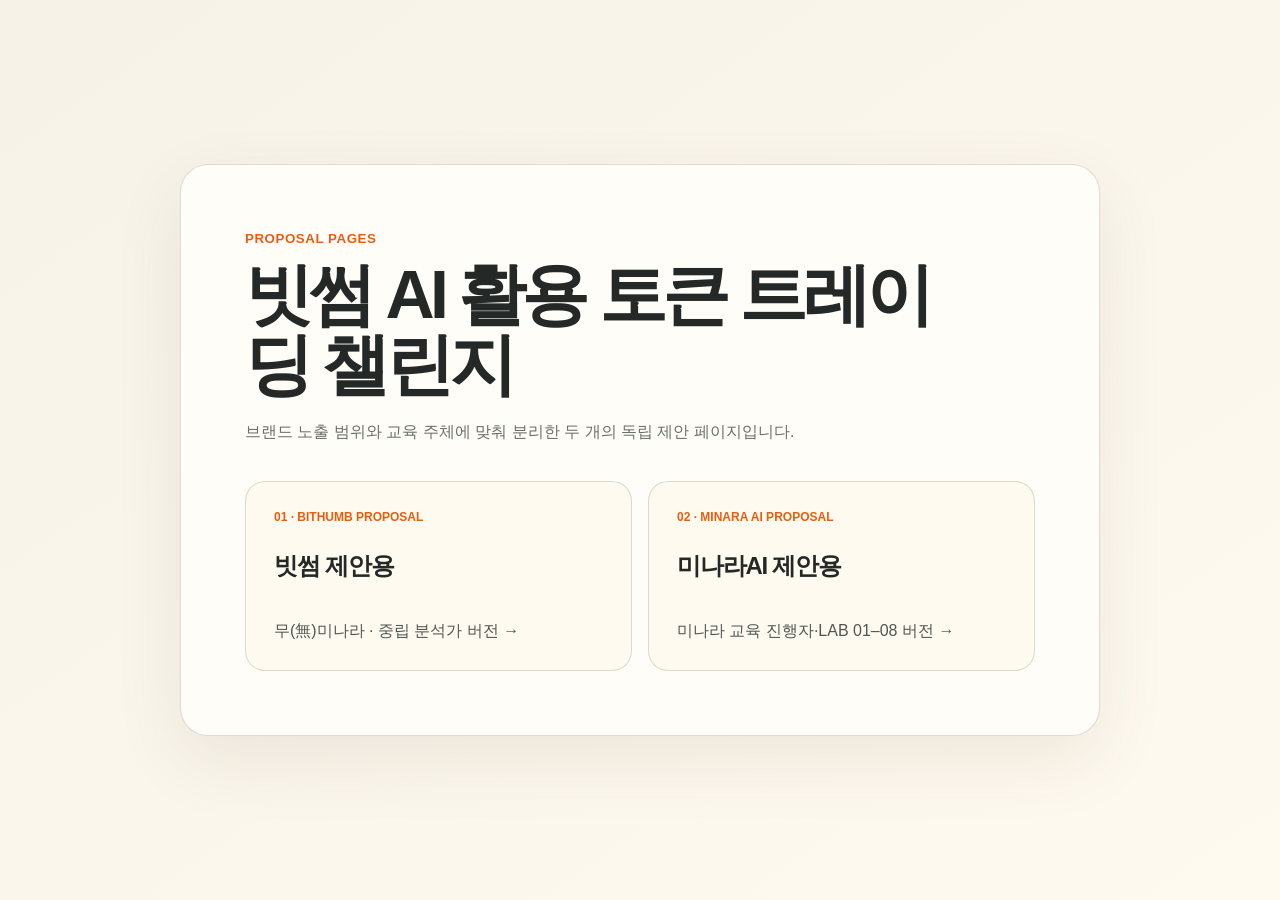
==== index.html @ a986686d "Publish Bithumb and Minara proposal pages" ====
<!doctype html>
<html lang="ko">
  <head>
    <meta charset="UTF-8" />
    <meta name="viewport" content="width=device-width, initial-scale=1.0" />
    <meta name="theme-color" content="#ff6c00" />
    <meta name="description" content="빗썸 AI 활용 토큰 트레이딩 챌린지의 빗썸 제안용과 미나라AI 제안용 독립 페이지입니다." />
    <title>빗썸 AI 활용 토큰 트레이딩 챌린지 | 제안 페이지</title>
    <style>
      :root{font-family:Pretendard,"Noto Sans KR",sans-serif;color:#242827;background:#f6f2e8}*{box-sizing:border-box}body{min-height:100vh;margin:0;display:grid;place-items:center;padding:24px;background:linear-gradient(145deg,#f6f2e8,#fffaf0)}main{width:min(920px,100%);padding:clamp(28px,6vw,64px);border:1px solid rgba(41,43,40,.16);border-radius:28px;background:#fffdf8;box-shadow:0 24px 70px rgba(79,55,34,.09)}p{margin:0;color:#69706c;line-height:1.7}h1{max-width:700px;margin:12px 0 18px;font-size:clamp(36px,6vw,68px);letter-spacing:-.07em;line-height:1.04}small{color:#e85e10;font-weight:800;letter-spacing:.04em}.grid{display:grid;grid-template-columns:repeat(2,minmax(0,1fr));gap:16px;margin-top:36px}a{display:grid;gap:12px;min-height:190px;padding:28px;border:1px solid rgba(41,43,40,.16);border-radius:20px;color:inherit;text-decoration:none;background:#fffaf0;transition:transform .18s ease-out,border-color .18s ease-out}a:hover,a:focus-visible{transform:translateY(-3px);border-color:#ff6c00;outline:none}a span{font-size:12px;font-weight:800;color:#e85e10}a b{font-size:24px;letter-spacing:-.05em}a i{align-self:end;font-style:normal;color:#4f5753}@media(max-width:620px){.grid{grid-template-columns:1fr}a{min-height:150px}}
    </style>
  </head>
  <body>
    <main>
      <small>PROPOSAL PAGES</small>
      <h1>빗썸 AI 활용 토큰 트레이딩 챌린지</h1>
      <p>브랜드 노출 범위와 교육 주체에 맞춰 분리한 두 개의 독립 제안 페이지입니다.</p>
      <div class="grid">
        <a href="./bithumb/">
          <span>01 · BITHUMB PROPOSAL</span>
          <b>빗썸 제안용</b>
          <i>무(無)미나라 · 중립 분석가 버전 →</i>
        </a>
        <a href="./minara/">
          <span>02 · MINARA AI PROPOSAL</span>
          <b>미나라AI 제안용</b>
          <i>미나라 교육 진행자·LAB 01–08 버전 →</i>
        </a>
      </div>
    </main>
  </body>
</html>
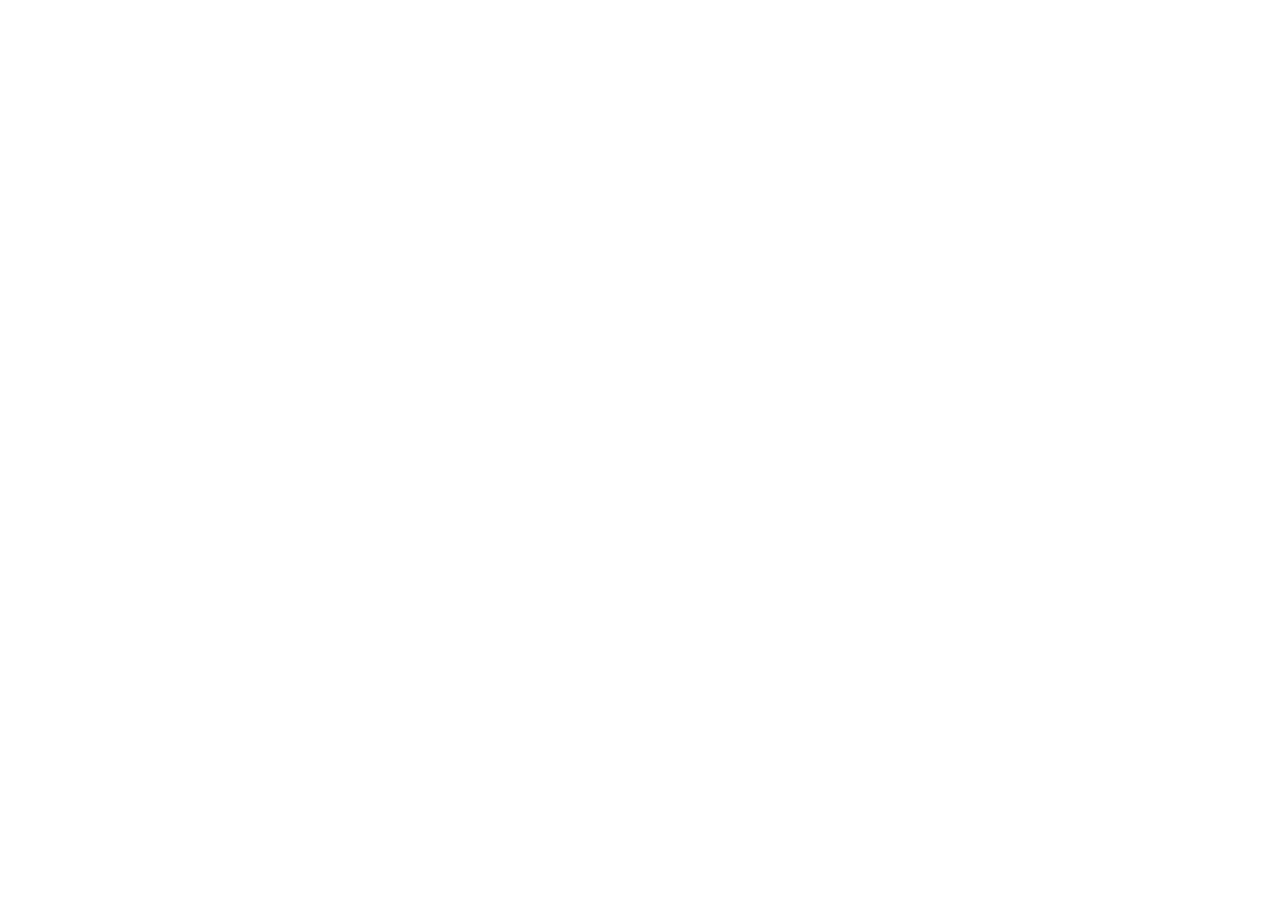
==== commit 283961c0: "Redirect legacy proposal pages to public Netlify sites" ====
--- a/index.html
+++ b/index.html
@@ -2,31 +2,12 @@
 <html lang="ko">
   <head>
     <meta charset="UTF-8" />
-    <meta name="viewport" content="width=device-width, initial-scale=1.0" />
-    <meta name="theme-color" content="#ff6c00" />
-    <meta name="description" content="빗썸 AI 활용 토큰 트레이딩 챌린지의 빗썸 제안용과 미나라AI 제안용 독립 페이지입니다." />
-    <title>빗썸 AI 활용 토큰 트레이딩 챌린지 | 제안 페이지</title>
-    <style>
-      :root{font-family:Pretendard,"Noto Sans KR",sans-serif;color:#242827;background:#f6f2e8}*{box-sizing:border-box}body{min-height:100vh;margin:0;display:grid;place-items:center;padding:24px;background:linear-gradient(145deg,#f6f2e8,#fffaf0)}main{width:min(920px,100%);padding:clamp(28px,6vw,64px);border:1px solid rgba(41,43,40,.16);border-radius:28px;background:#fffdf8;box-shadow:0 24px 70px rgba(79,55,34,.09)}p{margin:0;color:#69706c;line-height:1.7}h1{max-width:700px;margin:12px 0 18px;font-size:clamp(36px,6vw,68px);letter-spacing:-.07em;line-height:1.04}small{color:#e85e10;font-weight:800;letter-spacing:.04em}.grid{display:grid;grid-template-columns:repeat(2,minmax(0,1fr));gap:16px;margin-top:36px}a{display:grid;gap:12px;min-height:190px;padding:28px;border:1px solid rgba(41,43,40,.16);border-radius:20px;color:inherit;text-decoration:none;background:#fffaf0;transition:transform .18s ease-out,border-color .18s ease-out}a:hover,a:focus-visible{transform:translateY(-3px);border-color:#ff6c00;outline:none}a span{font-size:12px;font-weight:800;color:#e85e10}a b{font-size:24px;letter-spacing:-.05em}a i{align-self:end;font-style:normal;color:#4f5753}@media(max-width:620px){.grid{grid-template-columns:1fr}a{min-height:150px}}
-    </style>
+    <meta name="viewport" content="width=device-width, initial-scale=1" />
+    <meta name="robots" content="noindex,nofollow,noarchive" />
+    <link rel="canonical" href="https://bithumb-ai-skillup.netlify.app/" />
+    <meta http-equiv="refresh" content="0;url=https://bithumb-ai-skillup.netlify.app/" />
+    <title>페이지 이동</title>
+    <script>location.replace("https://bithumb-ai-skillup.netlify.app/");</script>
   </head>
-  <body>
-    <main>
-      <small>PROPOSAL PAGES</small>
-      <h1>빗썸 AI 활용 토큰 트레이딩 챌린지</h1>
-      <p>브랜드 노출 범위와 교육 주체에 맞춰 분리한 두 개의 독립 제안 페이지입니다.</p>
-      <div class="grid">
-        <a href="./bithumb/">
-          <span>01 · BITHUMB PROPOSAL</span>
-          <b>빗썸 제안용</b>
-          <i>무(無)미나라 · 중립 분석가 버전 →</i>
-        </a>
-        <a href="./minara/">
-          <span>02 · MINARA AI PROPOSAL</span>
-          <b>미나라AI 제안용</b>
-          <i>미나라 교육 진행자·LAB 01–08 버전 →</i>
-        </a>
-      </div>
-    </main>
-  </body>
+  <body><p><a href="https://bithumb-ai-skillup.netlify.app/">새 빗썸용 페이지로 이동</a></p></body>
 </html>
